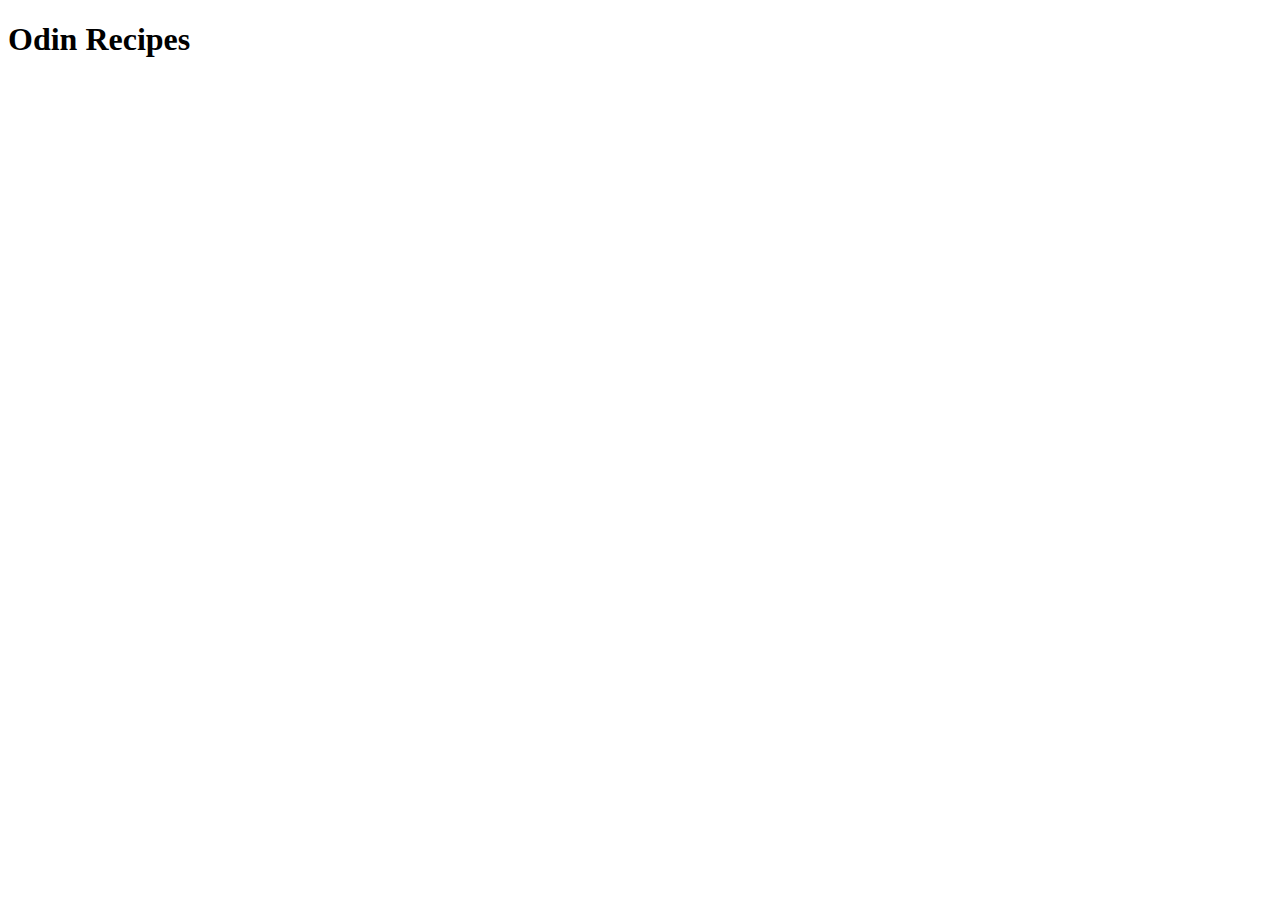
==== index.html @ 843d7272 "first commit" ====
<!DOCTYPE html>
<html lang="en">
    <head>
        <meta charset="UTF-8">
        <title>Odin Recipes</title>
    </head>
    
    <body>
        <h1>Odin Recipes</h1>

        <img src="./images/diferencias-entre-chef-y-cocinero.jpg" alt="">
        
        <p></p>
    </body>
</html>
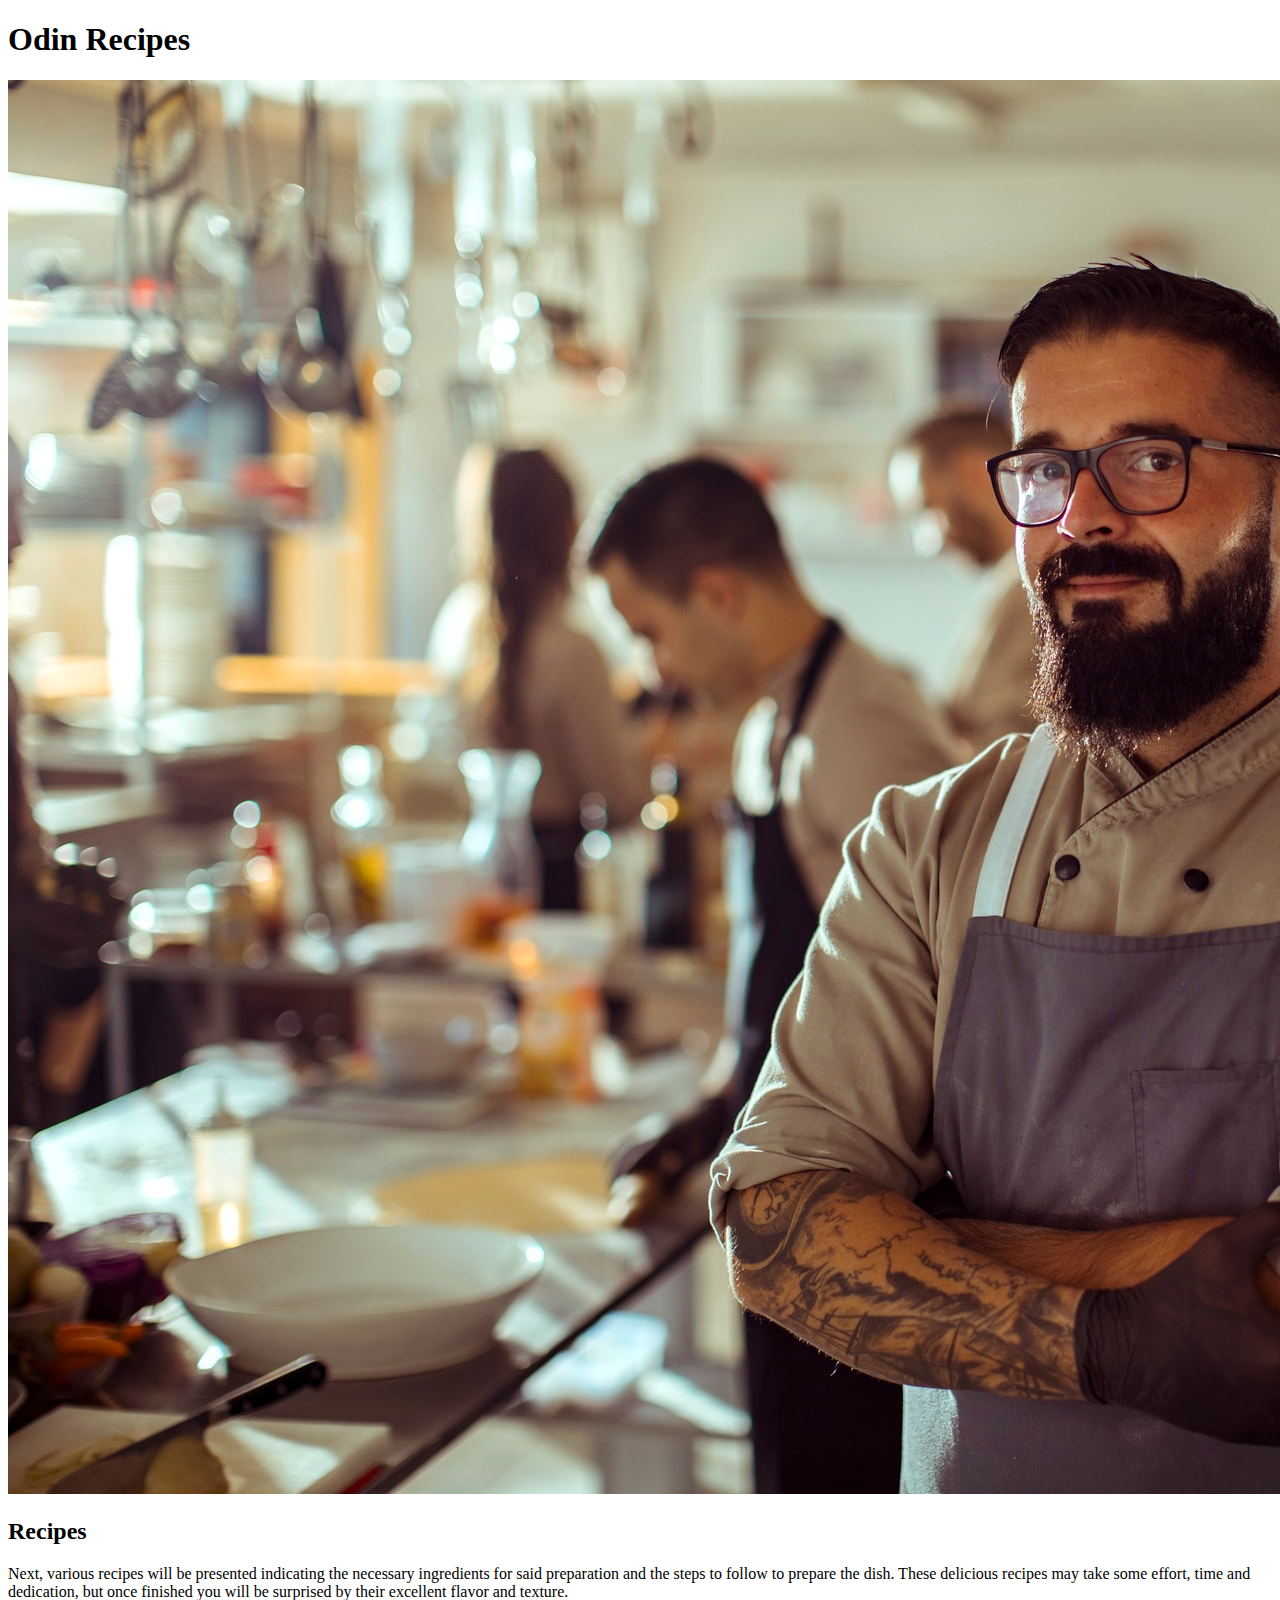
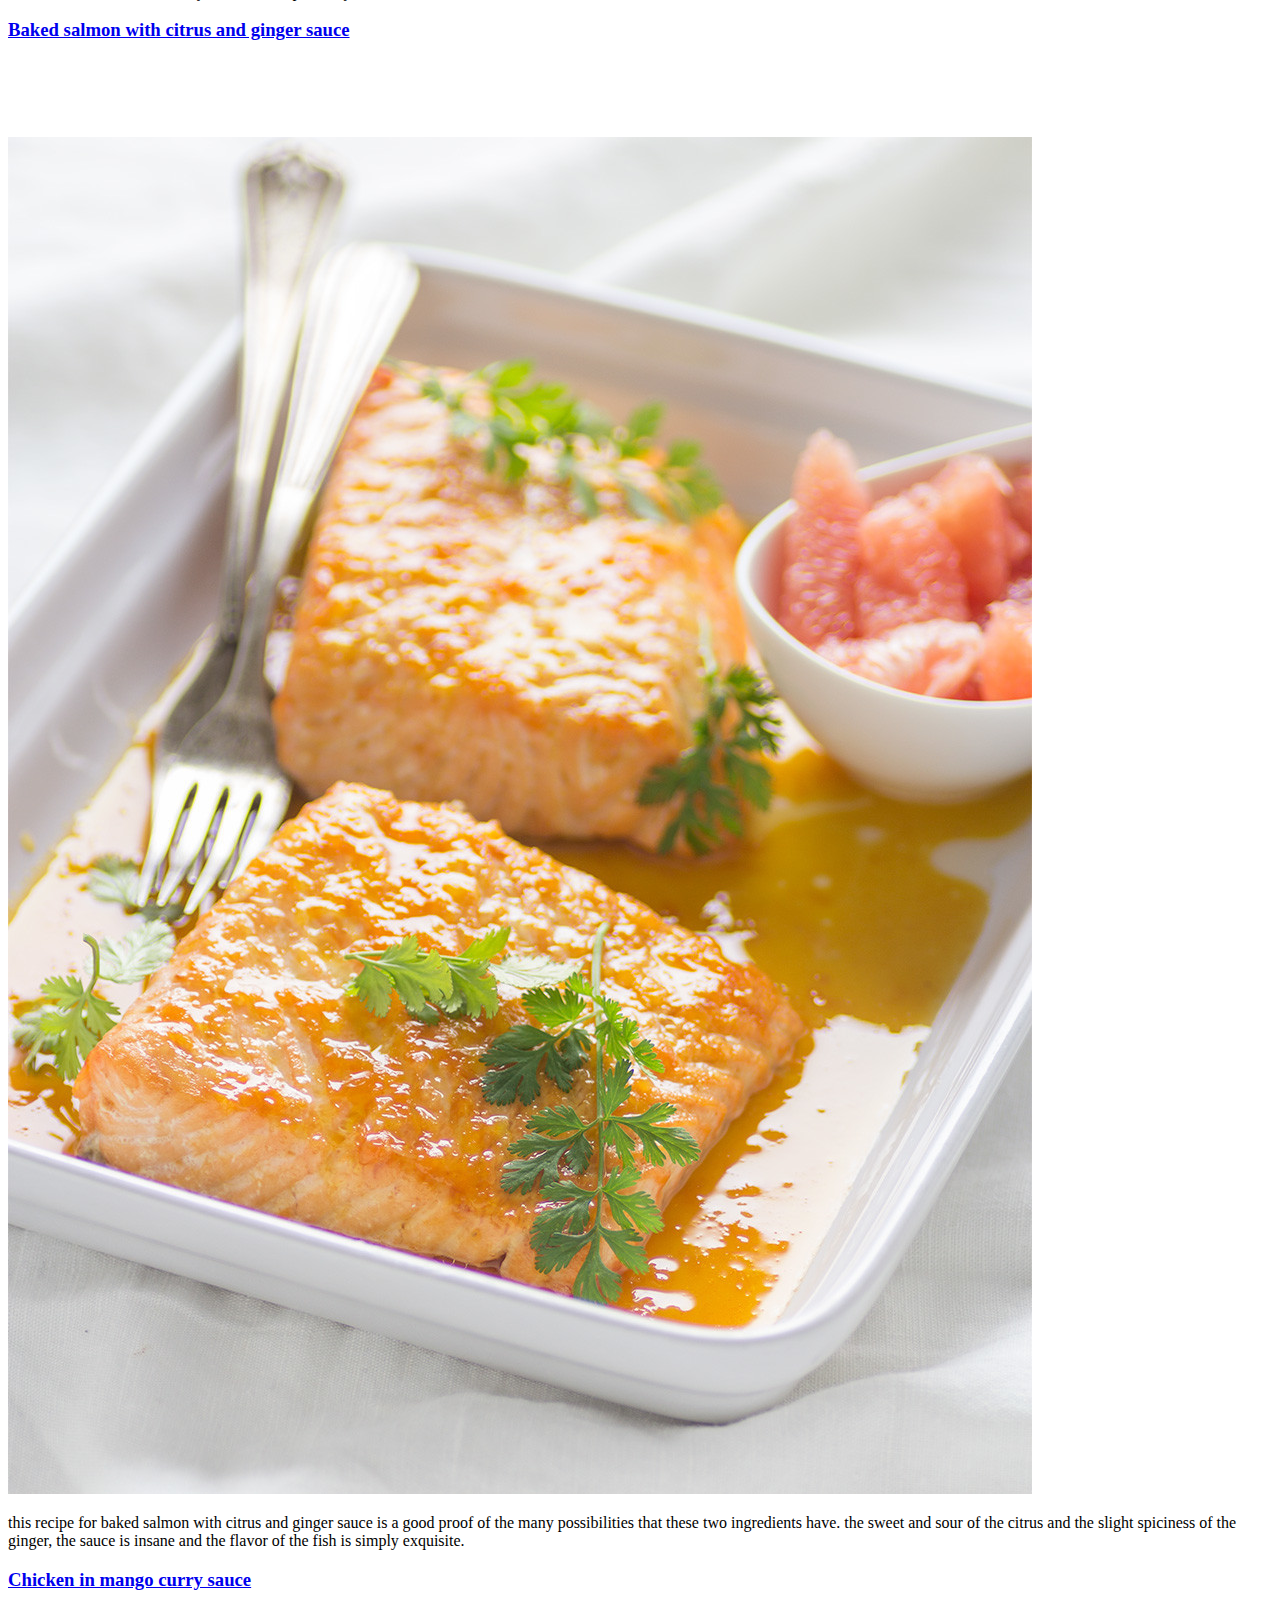
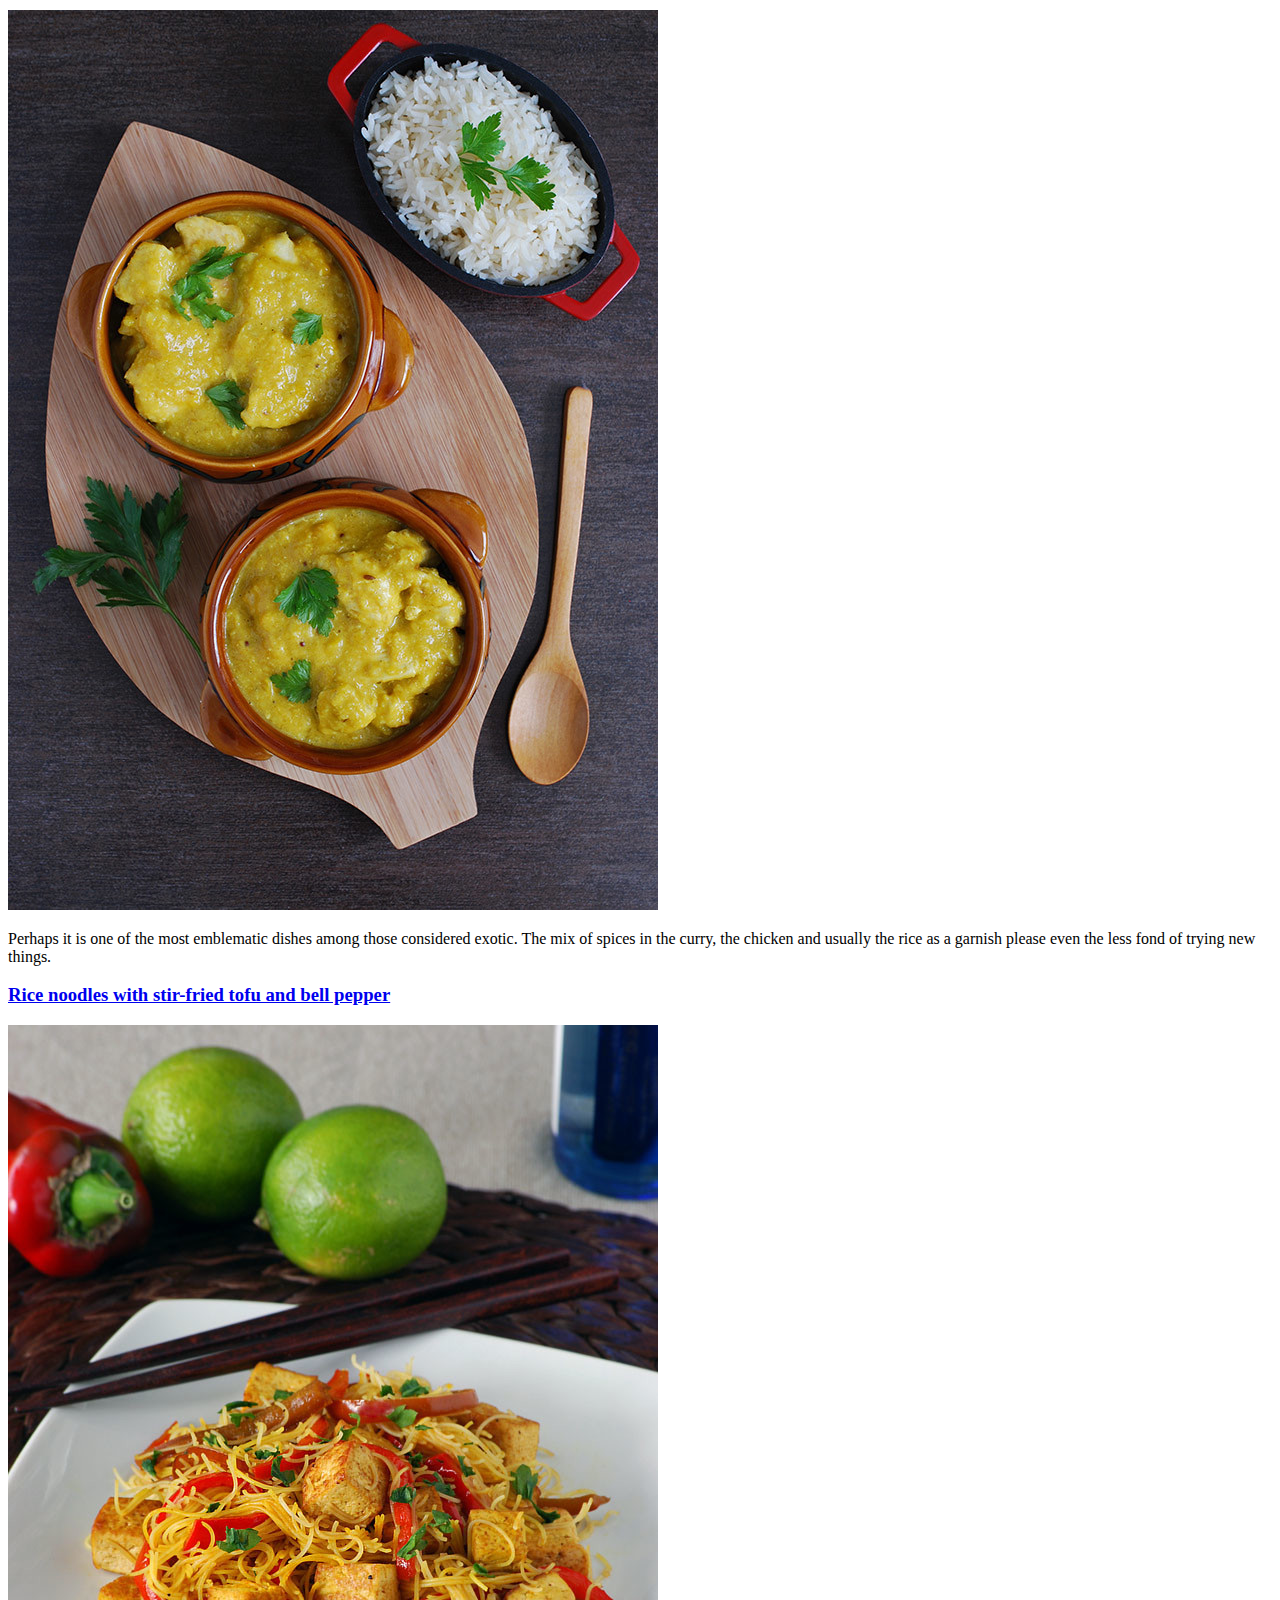
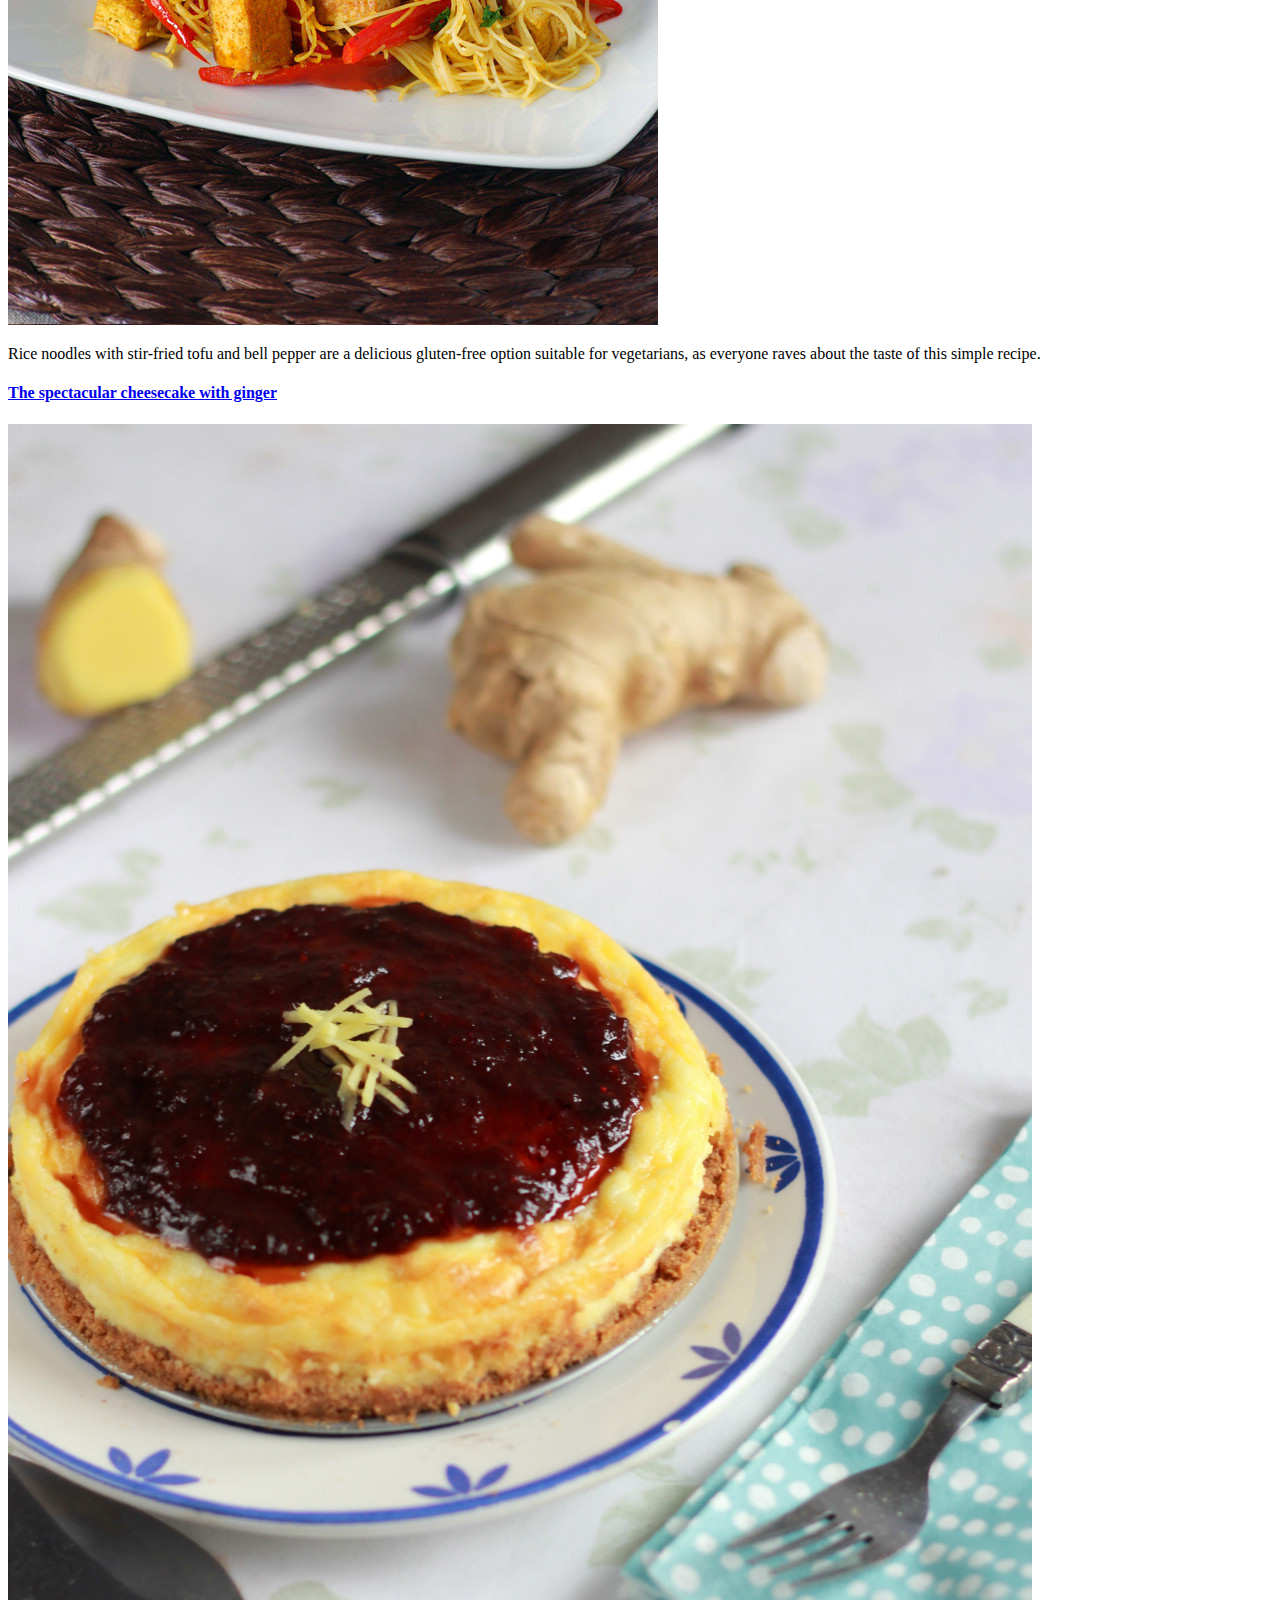
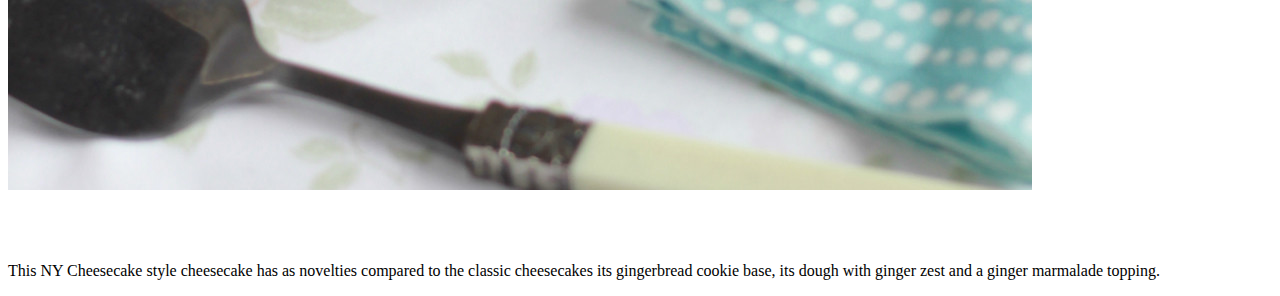
==== commit 9d7d8515: "modify code adding images and new links" ====
--- a/index.html
+++ b/index.html
@@ -8,8 +8,35 @@
     <body>
         <h1>Odin Recipes</h1>
 
-        <img src="./images/diferencias-entre-chef-y-cocinero.jpg" alt="">
+            <img src="./images/imagenprincipal.jpg" alt="logo_odin_recipes">
+
+        <h2>Recipes</h2>
+
+            <p>Next, various recipes will be presented indicating the necessary ingredients for said preparation and the steps to follow to prepare the dish. These delicious recipes may take some effort, time and dedication, but once finished you will be surprised by their excellent flavor and texture.
+            </p>
         
-        <p></p>
+        <a href="./recipes/salmon.html"><h3>Baked salmon with citrus and ginger sauce</h3></a>
+
+            <a href="./recipes/salmon.html"><img src="./images/receta1.png" alt="first_recipe"></a>
+
+            <p>this recipe for baked salmon with citrus and ginger sauce is a good proof of the many possibilities that these two ingredients have. the sweet and sour of the citrus and the slight spiciness of the ginger, the sauce is insane and the flavor of the fish is simply exquisite.</p>
+
+        <a href="./recipes/pollo.html"><h3>Chicken in mango curry sauce</h3></a>
+
+            <a href="./recipes/pollo.html"><img src="./images/receta2.png" alt="second_recipe"></a>
+
+            <p>Perhaps it is one of the most emblematic dishes among those considered exotic. The mix of spices in the curry, the chicken and usually the rice as a garnish please even the less fond of trying new things.</p>
+
+        <a href="./recipes/fideos.html"><h3>Rice noodles with stir-fried tofu and bell pepper</h3></a>
+
+            <a href="./recipes/fideos.html"><img src="./images/receta3.png" alt="third_recipe"></a>
+
+            <p>Rice noodles with stir-fried tofu and bell pepper are a delicious gluten-free option suitable for vegetarians, as everyone raves about the taste of this simple recipe.</p>
+
+        <a href="./recipes/cheesecake.html"><h4>The spectacular cheesecake with ginger</h4></a>
+
+            <a href="./recipes/cheesecake.html"><img src="./images/receta4.png" alt="fourth_recipe"></a>
+
+            <p>This NY Cheesecake style cheesecake has as novelties compared to the classic cheesecakes its gingerbread cookie base, its dough with ginger zest and a ginger marmalade topping.</p>
     </body>
 </html>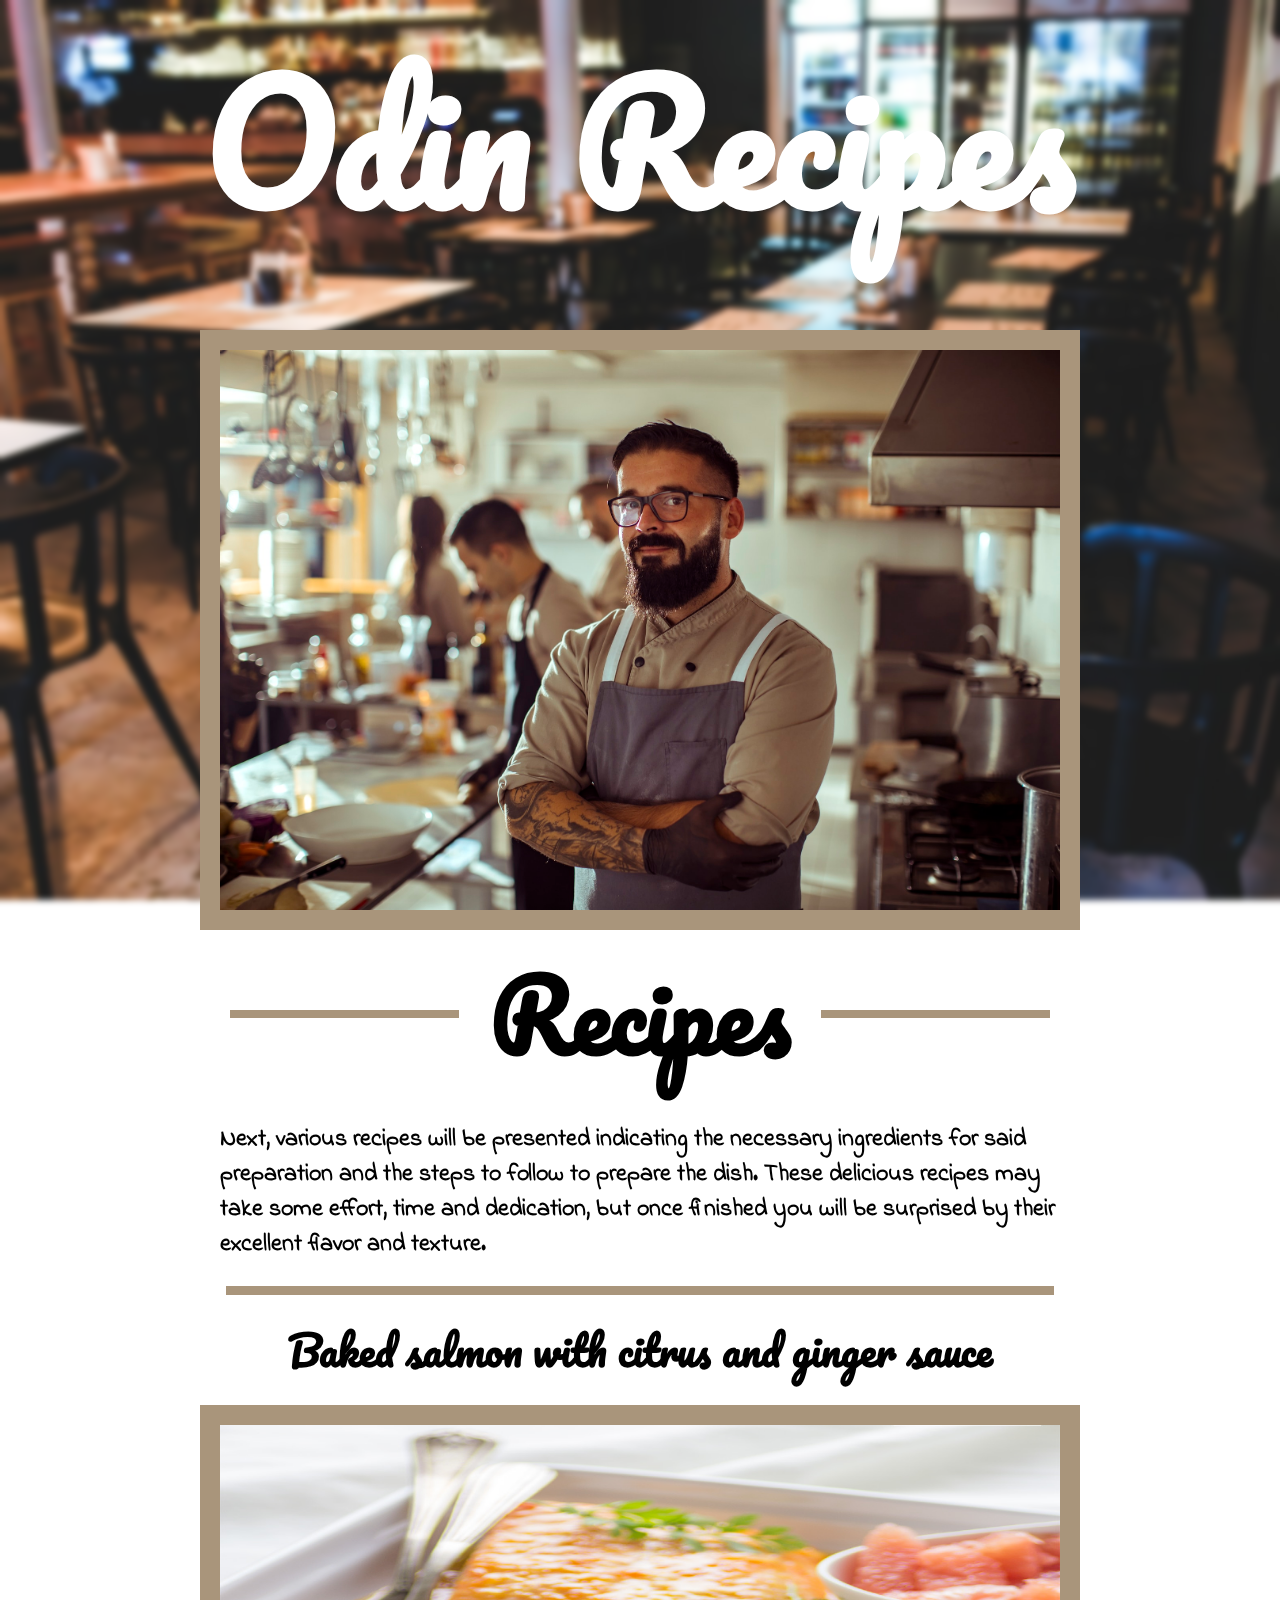
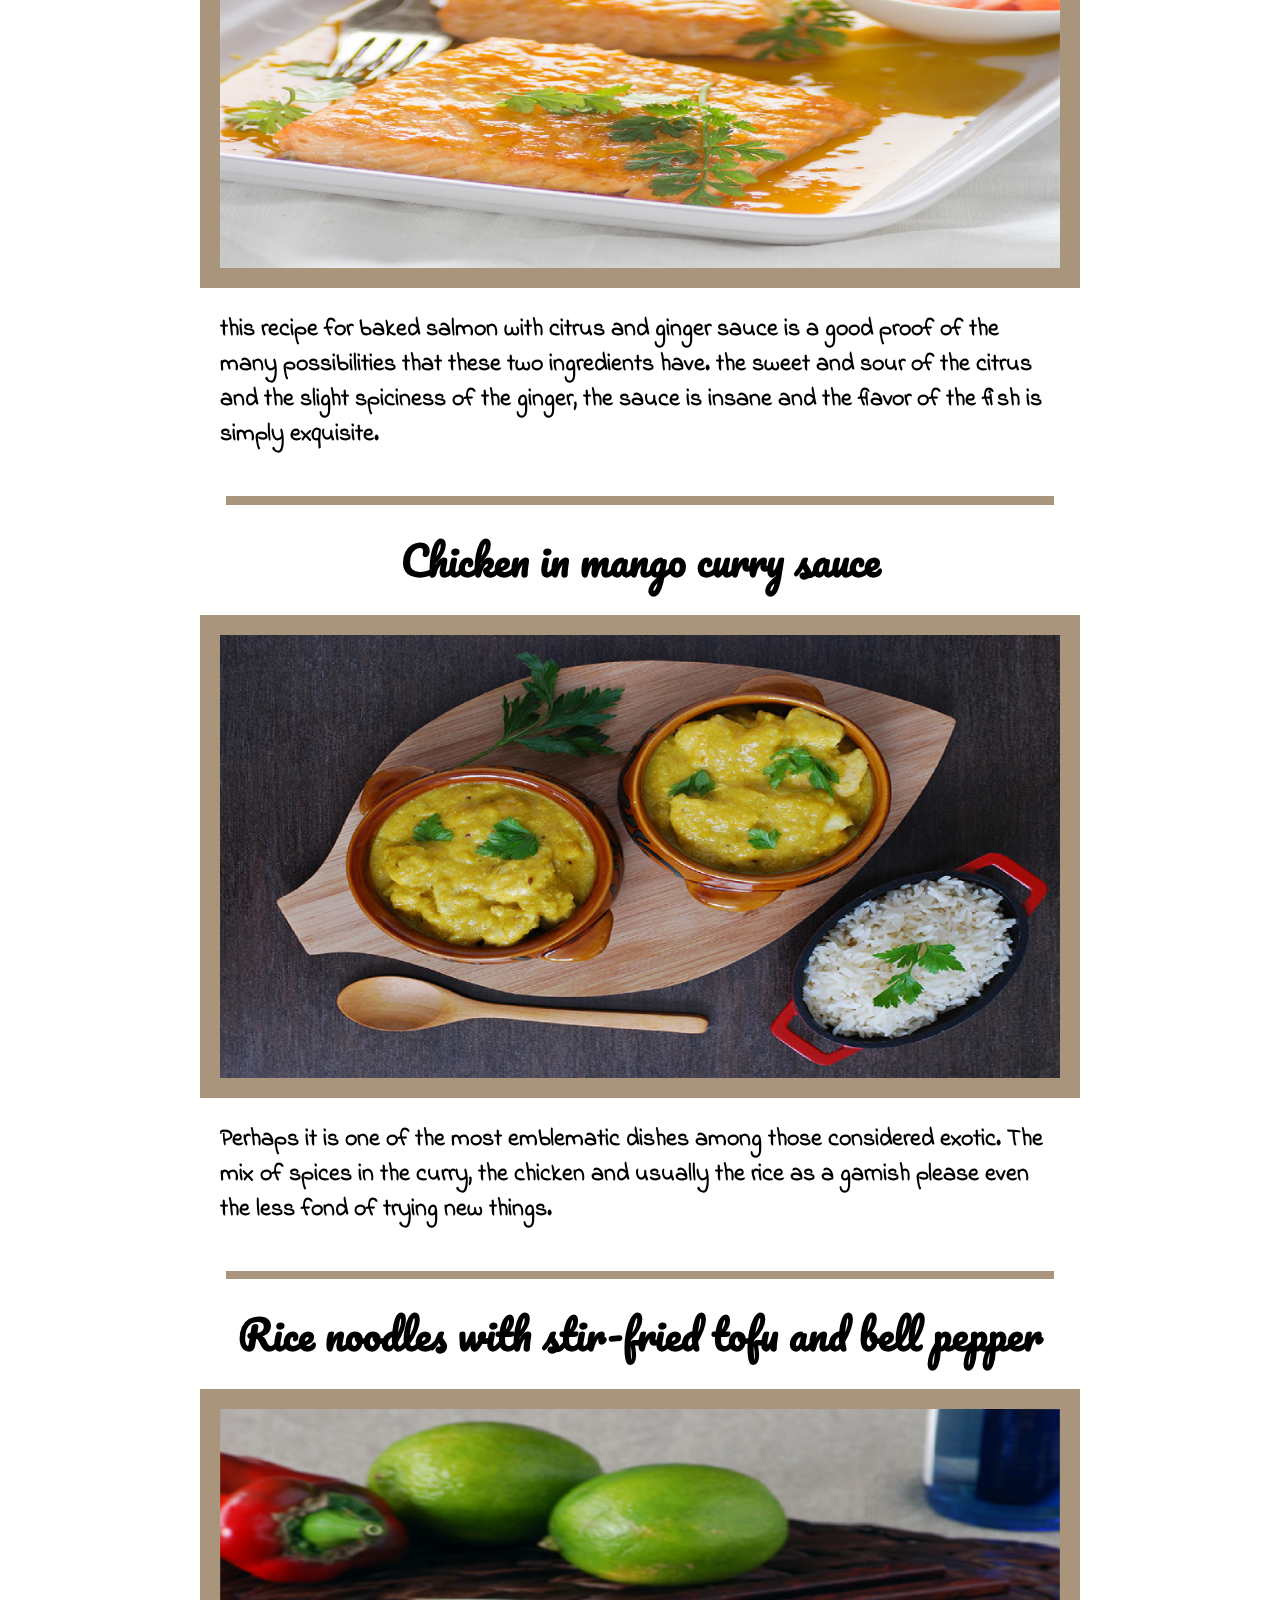
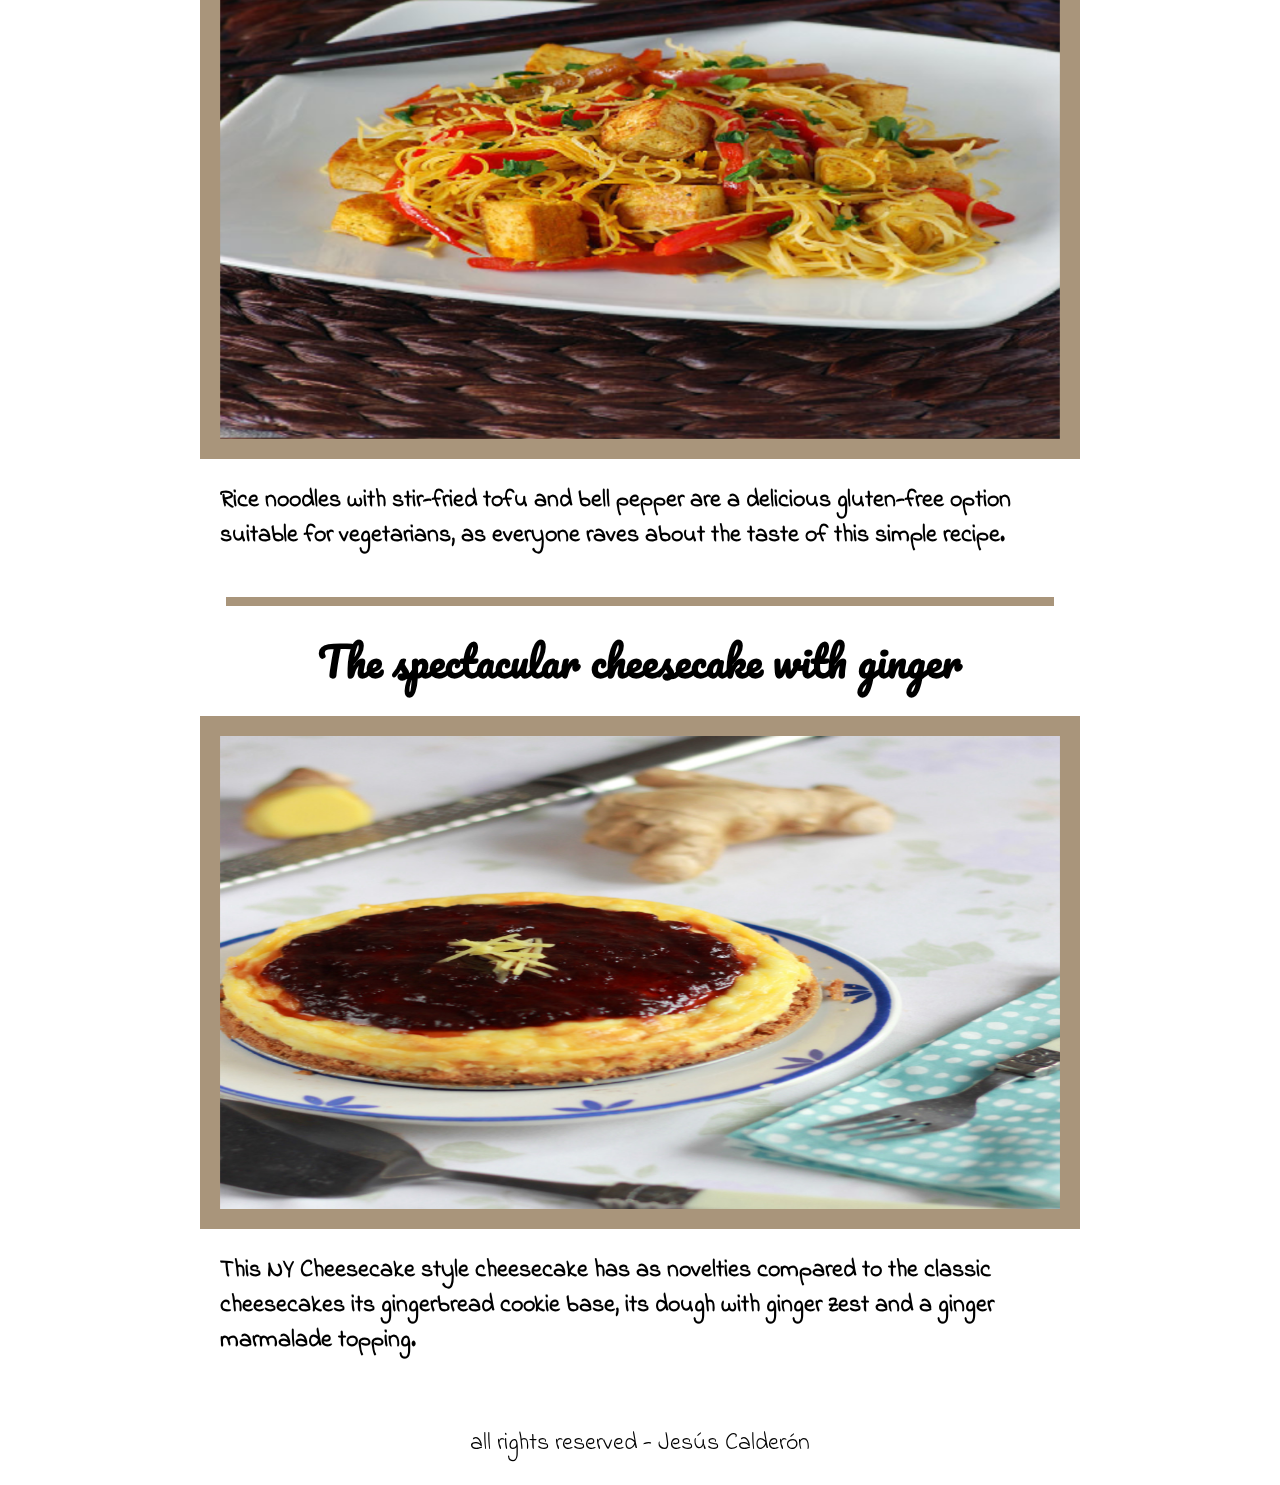
==== commit afd3255f: "finalize the main page and modify and add elements" ====
--- a/index.html
+++ b/index.html
@@ -2,41 +2,68 @@
 <html lang="en">
     <head>
         <meta charset="UTF-8">
+        <link rel="stylesheet" href="styles.css">
         <title>Odin Recipes</title>
+        <link rel="preconnect" href="https://fonts.googleapis.com">
+        <link rel="preconnect" href="https://fonts.gstatic.com" crossorigin>
+        <link href="https://fonts.googleapis.com/css2?family=Indie+Flower&family=Pacifico&display=swap" rel="stylesheet">
     </head>
     
     <body>
         <h1>Odin Recipes</h1>
 
-            <img src="./images/imagenprincipal.jpg" alt="logo_odin_recipes">
+        <div class="container_main">
 
-        <h2>Recipes</h2>
+            <div class="photo_main">
+                <img src="./images/imagenprincipal.jpg" alt="logo_odin_recipes">
+            </div>
 
-            <p>Next, various recipes will be presented indicating the necessary ingredients for said preparation and the steps to follow to prepare the dish. These delicious recipes may take some effort, time and dedication, but once finished you will be surprised by their excellent flavor and texture.
+            <div class="header_2">
+                <div id="paddin"></div>
+                <h2>Recipes</h2>
+                <div id="paddin"></div>
+            </div>
+
+            <p class="parrafo_unic">Next, various recipes will be presented indicating the necessary ingredients for said preparation and the steps to follow to prepare the dish. These delicious recipes may take some effort, time and dedication, but once finished you will be surprised by their excellent flavor and texture.
             </p>
-        
-        <a href="./recipes/salmon.html"><h3>Baked salmon with citrus and ginger sauce</h3></a>
 
-            <a href="./recipes/salmon.html"><img src="./images/receta1.png" alt="first_recipe"></a>
+            <div id="paddin"></div>
 
-            <p>this recipe for baked salmon with citrus and ginger sauce is a good proof of the many possibilities that these two ingredients have. the sweet and sour of the citrus and the slight spiciness of the ginger, the sauce is insane and the flavor of the fish is simply exquisite.</p>
+            <div class="recipe">
+                <a href="./recipes/salmon.html"><h3>Baked salmon with citrus and ginger sauce</h3></a>
+                <a href="./recipes/salmon.html"><img class="photo" src="./images/receta1.png" alt="first_recipe"></a>
+                <p>this recipe for baked salmon with citrus and ginger sauce is a good proof of the many possibilities that these two ingredients have. the sweet and sour of the citrus and the slight spiciness of the ginger, the sauce is insane and the flavor of the fish is simply exquisite.</p>
+            </div>
 
-        <a href="./recipes/pollo.html"><h3>Chicken in mango curry sauce</h3></a>
+            <div id="paddin"></div>
+            
+            <div class="recipe">
+                <a href="./recipes/pollo.html"><h3>Chicken in mango curry sauce</h3></a>
+                <a href="./recipes/pollo.html"><img class="photo" src="./images/receta2.png" alt="second_recipe"></a>
+                <p>Perhaps it is one of the most emblematic dishes among those considered exotic. The mix of spices in the curry, the chicken and usually the rice as a garnish please even the less fond of trying new things.</p>
+            </div>
+            
+            <div id="paddin"></div>
+            
+            <div class="recipe">
+                <a href="./recipes/fideos.html"><h3>Rice noodles with stir-fried tofu and bell pepper</h3></a>
+                <a href="./recipes/fideos.html"><img class="photo" src="./images/receta3.png" alt="third_recipe"></a>
+                <p>Rice noodles with stir-fried tofu and bell pepper are a delicious gluten-free option suitable for vegetarians, as everyone raves about the taste of this simple recipe.</p>
+            </div>
+            
+            <div id="paddin"></div>
+            
+            <div class="recipe">
+                <a href="./recipes/cheesecake.html"><h3>The spectacular cheesecake with ginger</h4></a>
+                <a href="./recipes/cheesecake.html"><img class="photo" src="./images/receta4.png" alt="fourth_recipe"></a>
+                <p>This NY Cheesecake style cheesecake has as novelties compared to the classic cheesecakes its gingerbread cookie base, its dough with ginger zest and a ginger marmalade topping.</p>
+            </div>
 
-            <a href="./recipes/pollo.html"><img src="./images/receta2.png" alt="second_recipe"></a>
-
-            <p>Perhaps it is one of the most emblematic dishes among those considered exotic. The mix of spices in the curry, the chicken and usually the rice as a garnish please even the less fond of trying new things.</p>
-
-        <a href="./recipes/fideos.html"><h3>Rice noodles with stir-fried tofu and bell pepper</h3></a>
-
-            <a href="./recipes/fideos.html"><img src="./images/receta3.png" alt="third_recipe"></a>
-
-            <p>Rice noodles with stir-fried tofu and bell pepper are a delicious gluten-free option suitable for vegetarians, as everyone raves about the taste of this simple recipe.</p>
-
-        <a href="./recipes/cheesecake.html"><h4>The spectacular cheesecake with ginger</h4></a>
-
-            <a href="./recipes/cheesecake.html"><img src="./images/receta4.png" alt="fourth_recipe"></a>
-
-            <p>This NY Cheesecake style cheesecake has as novelties compared to the classic cheesecakes its gingerbread cookie base, its dough with ginger zest and a ginger marmalade topping.</p>
+            <footer>
+                <div>
+                    <p>all rights reserved - Jesús Calderón</p>
+                </div>
+            </footer>
+        </div> 
     </body>
 </html>--- a/styles.css
+++ b/styles.css
@@ -0,0 +1,109 @@
+body {
+    background-image: url(./images/background_photo.jpg);
+    background-repeat: no-repeat;
+    background-size:cover;   
+    background-attachment: fixed;
+    backdrop-filter: blur(3px);
+    font-family:'Indie Flower','Pacifico','Courier New', Courier, monospace;
+    display: flex;
+    flex-direction: column;
+    font-size: 1.5em;
+    margin: 0;
+}
+
+h1 {
+    text-align: center;
+    font-family: 'Pacifico';    
+    font-size: 160px;
+    color: white;
+    margin-top: 0px;
+    margin-bottom: 50px;
+}
+
+h2 {
+    display: flex;
+    margin: 0px;
+    font-family: 'Pacifico';
+}
+
+h3 {
+    font-family:'Pacifico';
+    color: black;
+    font-size: 40px;
+    text-align: center;
+    margin: 0px 0px 20px 0px;
+}
+
+a {
+    text-decoration: none;
+}
+
+.container_main {
+    display: flex;
+    flex-flow: column;
+    align-items: center;
+    justify-content: center;
+    background-color: rgba(	255, 255, 255, 75% );
+    margin: auto 200px;
+}
+
+.photo_main {
+    padding: 20px 20px 8px 20px;
+    background-color: #a9957b;
+}
+
+.photo_main img {
+    width: 100%;
+}
+
+.header_2 {
+    display: flex;
+    width: 100%;
+    justify-content: space-around;
+    font-size: clamp( 2em, 5vw, 5em);
+}
+
+#paddin {
+    display: flex;
+    background-color : #a9957b;
+    padding: 0.5% 47%;
+}
+
+.header_2 #paddin {
+    display: flex;
+    padding : 0.5% 13%;
+    margin : auto;
+}
+
+.parrafo_unic {
+    font-size: x-large;
+    padding: 0px 20px;
+    font-weight: 800;
+}
+
+.photo {
+    display: flex;
+    padding: 20px;
+    background: #a9957b;
+    width: 100%;
+    margin-left: -20px;
+}
+
+.recipe {
+    display: flex;
+    flex-flow: column;
+    align-items: center;
+    padding: 20px;
+    font-weight: 800;
+}
+
+footer {
+    display: flex;
+    width: 100%;
+    justify-content: center;
+}
+
+
+
+
+
